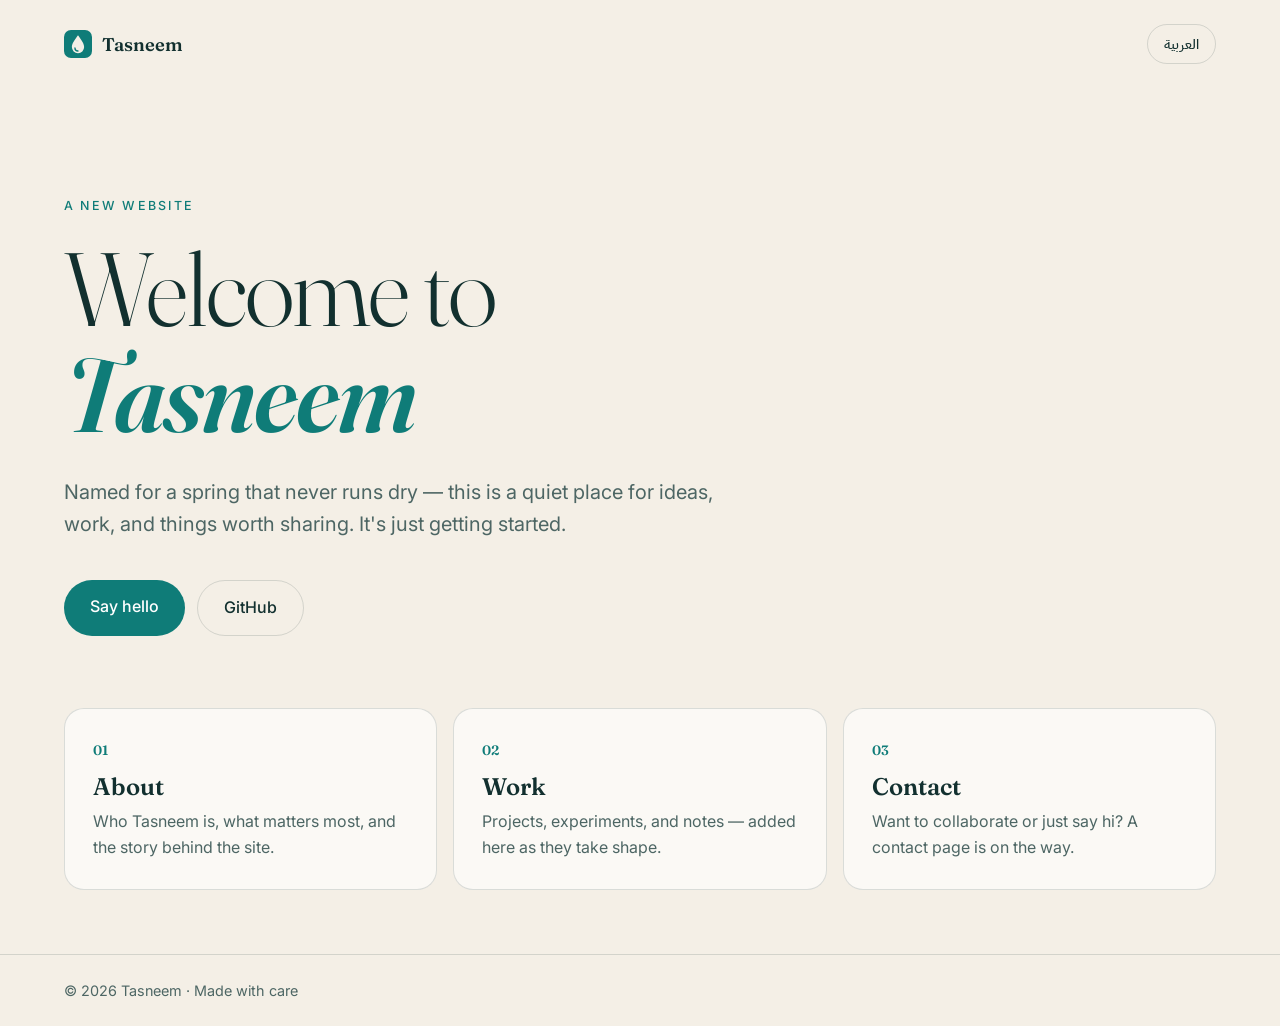
==== index.html @ 5ef7ac63 "Add bilingual welcome page for Cloudflare Pages Co-Authored-By: Claude Opus 5.5 <noreply@anthropic.c" ====
<!doctype html>
<html lang="en" dir="ltr">
<head>
  <meta charset="utf-8">
  <meta name="viewport" content="width=device-width, initial-scale=1">
  <title>Welcome · Tasneem</title>
  <meta name="description" content="Welcome to Tasneem's new website.">
  <meta name="theme-color" content="#0f3d3e">
  <link rel="icon" href="favicon.svg" type="image/svg+xml">
  <link rel="preconnect" href="https://fonts.googleapis.com">
  <link rel="preconnect" href="https://fonts.gstatic.com" crossorigin>
  <link href="https://fonts.googleapis.com/css2?family=Fraunces:opsz,wght@9..144,300;9..144,600&family=Inter:wght@400;500&family=Amiri:wght@400;700&family=IBM+Plex+Sans+Arabic:wght@400;500&display=swap" rel="stylesheet">
  <link rel="stylesheet" href="styles.css">
</head>
<body>
  <div class="water" aria-hidden="true">
    <span class="ripple r1"></span>
    <span class="ripple r2"></span>
    <span class="ripple r3"></span>
  </div>

  <header class="top">
    <a class="mark" href="/" aria-label="Tasneem home">
      <img src="favicon.svg" alt="" width="28" height="28">
      <span data-i18n="brand">Tasneem</span>
    </a>
    <button class="lang" id="lang" type="button" aria-label="Switch language">العربية</button>
  </header>

  <main class="hero">
    <p class="eyebrow" data-i18n="eyebrow">A new website</p>
    <h1>
      <span data-i18n="hello">Welcome to</span>
      <em data-i18n="name">Tasneem</em>
    </h1>
    <p class="lede" data-i18n="lede">
      Named for a spring that never runs dry — this is a quiet place for ideas,
      work, and things worth sharing. It's just getting started.
    </p>

    <div class="actions">
      <a class="btn primary" href="#about" data-i18n="cta1">Say hello</a>
      <a class="btn ghost" href="https://github.com/tasneemalorani-create" target="_blank" rel="noopener" data-i18n="cta2">GitHub</a>
    </div>
  </main>

  <section class="cards" id="about">
    <article class="card">
      <span class="num">01</span>
      <h2 data-i18n="c1t">About</h2>
      <p data-i18n="c1p">Who Tasneem is, what matters most, and the story behind the site.</p>
    </article>
    <article class="card">
      <span class="num">02</span>
      <h2 data-i18n="c2t">Work</h2>
      <p data-i18n="c2p">Projects, experiments, and notes — added here as they take shape.</p>
    </article>
    <article class="card">
      <span class="num">03</span>
      <h2 data-i18n="c3t">Contact</h2>
      <p data-i18n="c3p">Want to collaborate or just say hi? A contact page is on the way.</p>
    </article>
  </section>

  <footer class="foot">
    <span data-i18n="foot">© <span id="year"></span> Tasneem · Made with care</span>
  </footer>

  <script src="main.js"></script>
</body>
</html>
---- styles.css ----
:root {
  --bg: #f4efe6;
  --ink: #12302f;
  --muted: #4d6664;
  --accent: #0f7c78;
  --accent-ink: #ffffff;
  --card: rgba(255, 255, 255, 0.6);
  --line: rgba(18, 48, 47, 0.14);
  --ripple: rgba(15, 124, 120, 0.18);
  --serif: "Fraunces", Georgia, serif;
  --sans: "Inter", system-ui, sans-serif;
}

@media (prefers-color-scheme: dark) {
  :root {
    --bg: #0b1f20;
    --ink: #e9f1ef;
    --muted: #9fb7b4;
    --accent: #4fd1c5;
    --accent-ink: #062322;
    --card: rgba(255, 255, 255, 0.04);
    --line: rgba(233, 241, 239, 0.12);
    --ripple: rgba(79, 209, 197, 0.16);
  }
}

html[dir="rtl"] {
  --serif: "Amiri", "Times New Roman", serif;
  --sans: "IBM Plex Sans Arabic", system-ui, sans-serif;
}

* { box-sizing: border-box; margin: 0; }

body {
  min-height: 100vh;
  background: var(--bg);
  color: var(--ink);
  font: 400 1rem/1.6 var(--sans);
  overflow-x: hidden;
  display: flex;
  flex-direction: column;
}

/* water ripples */
.water { position: fixed; inset: 0; pointer-events: none; z-index: 0; overflow: hidden; }
.ripple {
  position: absolute;
  top: 38%;
  inset-inline-end: -10vmax;
  width: 60vmax; height: 60vmax;
  border-radius: 50%;
  border: 1px solid var(--ripple);
  transform: translate(0, -50%) scale(0.3);
  opacity: 0;
  animation: ripple 9s ease-out infinite;
}
.r2 { animation-delay: 3s; }
.r3 { animation-delay: 6s; }
@keyframes ripple {
  0%   { transform: translate(0, -50%) scale(0.2); opacity: 0; }
  15%  { opacity: 1; }
  100% { transform: translate(0, -50%) scale(1.3); opacity: 0; }
}
@media (prefers-reduced-motion: reduce) {
  .ripple { animation: none; opacity: 1; transform: translate(0, -50%) scale(0.8); }
  .r2 { transform: translate(0, -50%) scale(0.55); }
  .r3 { transform: translate(0, -50%) scale(1.05); }
}

header, main, section, footer { position: relative; z-index: 1; }

.top {
  display: flex; align-items: center; justify-content: space-between;
  padding: 24px clamp(16px, 5vw, 64px);
}
.mark {
  display: inline-flex; align-items: center; gap: 10px;
  color: var(--ink); text-decoration: none;
  font: 600 1.15rem var(--serif);
}
.lang {
  font: 500 0.9rem var(--sans);
  color: var(--ink);
  background: transparent;
  border: 1px solid var(--line);
  border-radius: 999px;
  padding: 8px 16px;
  cursor: pointer;
}
.lang:hover { border-color: var(--accent); color: var(--accent); }
html[dir="ltr"] .lang { font-family: "IBM Plex Sans Arabic", sans-serif; }
html[dir="rtl"] .lang { font-family: "Inter", sans-serif; }

.hero {
  flex: 1;
  max-width: 880px;
  padding: clamp(48px, 12vh, 140px) clamp(16px, 5vw, 64px) 48px;
}
.eyebrow {
  text-transform: uppercase; letter-spacing: 0.18em;
  font-size: 0.78rem; color: var(--accent); font-weight: 500;
  margin-bottom: 20px;
}
html[dir="rtl"] .eyebrow { letter-spacing: 0; text-transform: none; font-size: 0.95rem; }

h1 {
  font: 300 clamp(2.8rem, 9vw, 6.5rem)/1.02 var(--serif);
  letter-spacing: -0.02em;
}
h1 span { display: block; }
h1 em {
  display: block; font-style: italic; font-weight: 600; color: var(--accent);
}
html[dir="rtl"] h1 { letter-spacing: 0; line-height: 1.3; }
html[dir="rtl"] h1 em { font-style: normal; font-weight: 700; }

.lede {
  margin-top: 28px; max-width: 54ch;
  font-size: clamp(1.05rem, 2.2vw, 1.25rem); color: var(--muted);
}

.actions { display: flex; flex-wrap: wrap; gap: 12px; margin-top: 40px; }
.btn {
  display: inline-block; padding: 14px 26px; border-radius: 999px;
  font-weight: 500; text-decoration: none; transition: transform .2s, background .2s;
}
.btn:hover { transform: translateY(-2px); }
.primary { background: var(--accent); color: var(--accent-ink); }
.ghost { color: var(--ink); border: 1px solid var(--line); }
.ghost:hover { border-color: var(--accent); }
.btn:focus-visible, .lang:focus-visible, .mark:focus-visible {
  outline: 2px solid var(--accent); outline-offset: 3px;
}

.cards {
  display: grid;
  grid-template-columns: repeat(auto-fit, minmax(240px, 1fr));
  gap: 16px;
  padding: 24px clamp(16px, 5vw, 64px) 64px;
}
.card {
  background: var(--card);
  border: 1px solid var(--line);
  border-radius: 20px;
  padding: 28px;
  backdrop-filter: blur(6px);
}
.num { font: 600 0.85rem var(--serif); color: var(--accent); }
.card h2 { font: 600 1.5rem var(--serif); margin: 10px 0 8px; }
.card p { color: var(--muted); }

.foot {
  padding: 24px clamp(16px, 5vw, 64px);
  border-top: 1px solid var(--line);
  color: var(--muted); font-size: 0.9rem;
}

/* entrance */
.hero > *, .card { animation: rise .8s cubic-bezier(.2,.7,.2,1) both; }
.hero > :nth-child(2) { animation-delay: .08s; }
.hero > :nth-child(3) { animation-delay: .16s; }
.hero > :nth-child(4) { animation-delay: .24s; }
.card:nth-child(1) { animation-delay: .3s; }
.card:nth-child(2) { animation-delay: .38s; }
.card:nth-child(3) { animation-delay: .46s; }
@keyframes rise { from { opacity: 0; transform: translateY(16px); } }
@media (prefers-reduced-motion: reduce) {
  .hero > *, .card { animation: none; }
}
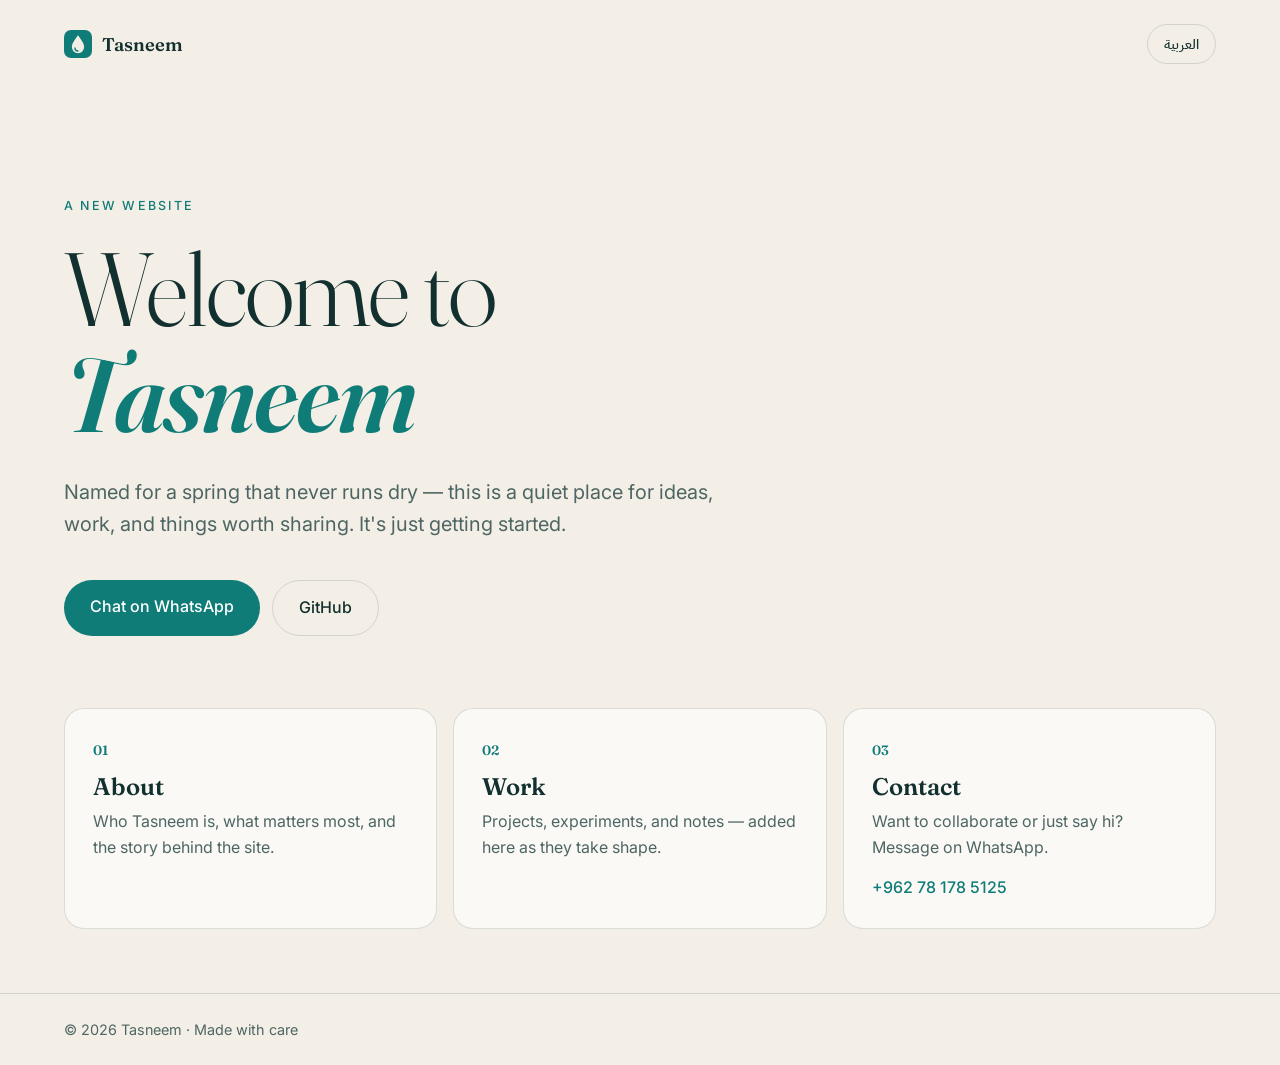
==== commit d52f61b7: "Add WhatsApp contact link Co-Authored-By: Claude Opus 5.5 <noreply@anthropic.com>" ====
--- a/index.html
+++ b/index.html
@@ -39,7 +39,7 @@
     </p>
 
     <div class="actions">
-      <a class="btn primary" href="#about" data-i18n="cta1">Say hello</a>
+      <a class="btn primary" href="https://wa.me/962781785125" target="_blank" rel="noopener" data-i18n="cta1">Chat on WhatsApp</a>
       <a class="btn ghost" href="https://github.com/tasneemalorani-create" target="_blank" rel="noopener" data-i18n="cta2">GitHub</a>
     </div>
   </main>
@@ -58,7 +58,8 @@
     <article class="card">
       <span class="num">03</span>
       <h2 data-i18n="c3t">Contact</h2>
-      <p data-i18n="c3p">Want to collaborate or just say hi? A contact page is on the way.</p>
+      <p data-i18n="c3p">Want to collaborate or just say hi? Message on WhatsApp.</p>
+      <a class="wa" href="https://wa.me/962781785125" target="_blank" rel="noopener" dir="ltr">+962 78 178 5125</a>
     </article>
   </section>
 
--- a/styles.css
+++ b/styles.css
@@ -148,6 +148,13 @@
 .num { font: 600 0.85rem var(--serif); color: var(--accent); }
 .card h2 { font: 600 1.5rem var(--serif); margin: 10px 0 8px; }
 .card p { color: var(--muted); }
+.wa {
+  display: inline-block; margin-top: 14px;
+  color: var(--accent); font-weight: 500; text-decoration: none;
+  font-family: "Inter", system-ui, sans-serif;
+  unicode-bidi: isolate;
+}
+.wa:hover { text-decoration: underline; }
 
 .foot {
   padding: 24px clamp(16px, 5vw, 64px);
